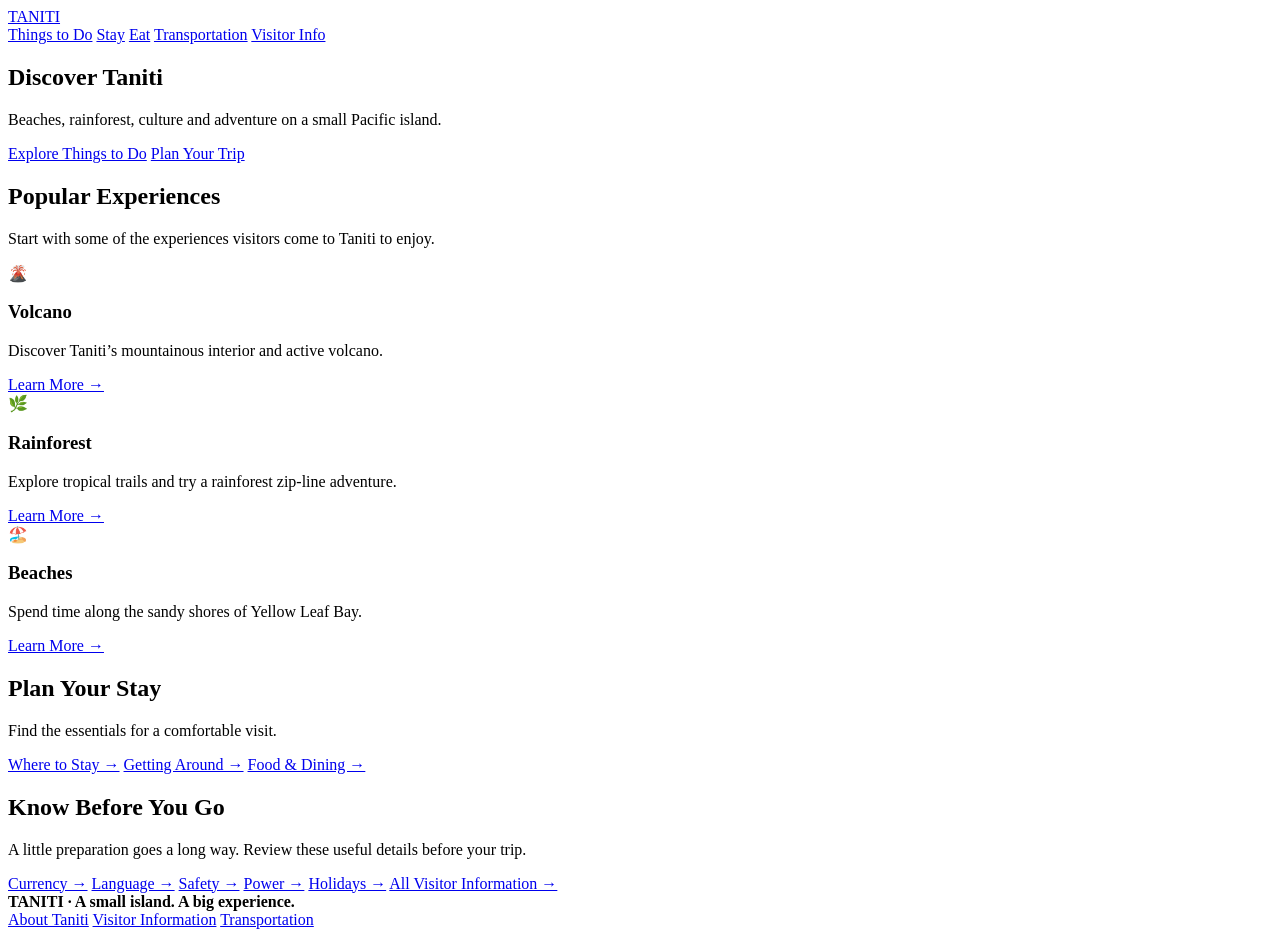
==== schoolproject/index.html @ a1c539c1 "Add tourist site school project under /schoolproject" ====
<!doctype html>
<html lang="en">
  <head>
    <meta charset="utf-8">
    <meta 
      name="viewport" 
      content="width=device-width,initial-scale=1"
    >
    <meta 
        name="description" 
        content="Explore Taniti's attractions and plan your island visit.">
    <title>Discover Taniti | Taniti Tourism</title>
    <link rel="stylesheet" href="style.css">
  </head>
  <body>
    <header>
      <nav class="nav" aria-label="Main navigation">
        <a class="brand" href="index.html">TANITI</a>
        <div class="nav-links">
          <a href="things-to-do.html">Things to Do</a>
          <a href="plan-your-trip.html#stay">Stay</a>
          <a href="plan-your-trip.html#dining">Eat</a>
          <a href="plan-your-trip.html#transportation">Transportation</a>
          <a href="plan-your-trip.html#visitor-info">Visitor Info</a>
        </div>
      </nav>
    </header>
    <main>
      <section class="hero">
        <h1>Discover Taniti</h1>
        <p>Beaches, rainforest, culture and adventure on a small Pacific island.</p>
        <div class="actions">
          <a class="button light" href="things-to-do.html">Explore Things to Do</a>
          <a class="button outline" href="plan-your-trip.html">Plan Your Trip</a>
        </div>
      </section>
      <section class="container">
        <h2>Popular Experiences</h2>
        <p class="intro">Start with some of the experiences visitors come to Taniti to enjoy.</p>
        <div class="cards">
          <article class="card">
            <div class="visual" aria-hidden="true">
              🌋
            </div>
            <div class="card-body">
              <h3>Volcano</h3>
              <p>Discover Taniti’s mountainous interior and active volcano.</p>
              <a href="things-to-do.html#volcano">Learn More →</a>
            </div>
          </article>
          <article class="card">
            <div class="visual" aria-hidden="true">
              🌿
            </div>
            <div class="card-body">
              <h3>Rainforest</h3>
              <p>Explore tropical trails and try a rainforest zip-line adventure.</p>
              <a href="things-to-do.html#rainforest">Learn More →</a>
            </div>
          </article>
          <article class="card">
            <div class="visual" aria-hidden="true">
              🏖️
            </div>
            <div class="card-body">
              <h3>Beaches</h3>
              <p>Spend time along the sandy shores of Yellow Leaf Bay.</p>
              <a href="things-to-do.html#beaches">Learn More →</a>
            </div>
          </article>
        </div>
      </section>
      <section class="tinted">
        <div class="container">
          <h2>Plan Your Stay</h2>
          <p class="intro">Find the essentials for a comfortable visit.</p>
          <div class="grid-links">
            <a class="tile" href="plan-your-trip.html#stay">Where to Stay →</a>
            <a class="tile" href="plan-your-trip.html#transportation">Getting Around →</a>
            <a class="tile" href="plan-your-trip.html#dining">Food &amp; Dining →</a>
          </div>
        </div>
      </section>
      <section class="container">
        <h2>Know Before You Go</h2>
        <p class="intro">A little preparation goes a long way. Review these useful details before your trip.</p>
        <div class="grid-links">
          <a class="tile" href="plan-your-trip.html#currency">Currency →</a>
          <a class="tile" href="plan-your-trip.html#language">Language →</a>
          <a class="tile" href="plan-your-trip.html#safety">Safety →</a>
          <a class="tile" href="plan-your-trip.html#power">Power →</a>
          <a class="tile" href="plan-your-trip.html#holidays">Holidays →</a>
          <a class="tile" href="plan-your-trip.html#visitor-info">All Visitor Information →</a>
        </div>
      </section>
    </main>
    <footer>
      <div class="inner">
        <strong>TANITI · A small island. A big experience.</strong>
        <div class="links">
          <a href="index.html">About Taniti</a>
          <a href="plan-your-trip.html#visitor-info">Visitor Information</a>
          <a href="plan-your-trip.html#transportation">Transportation</a>
        </div>
      </div>
    </footer>
  </body>
</html>
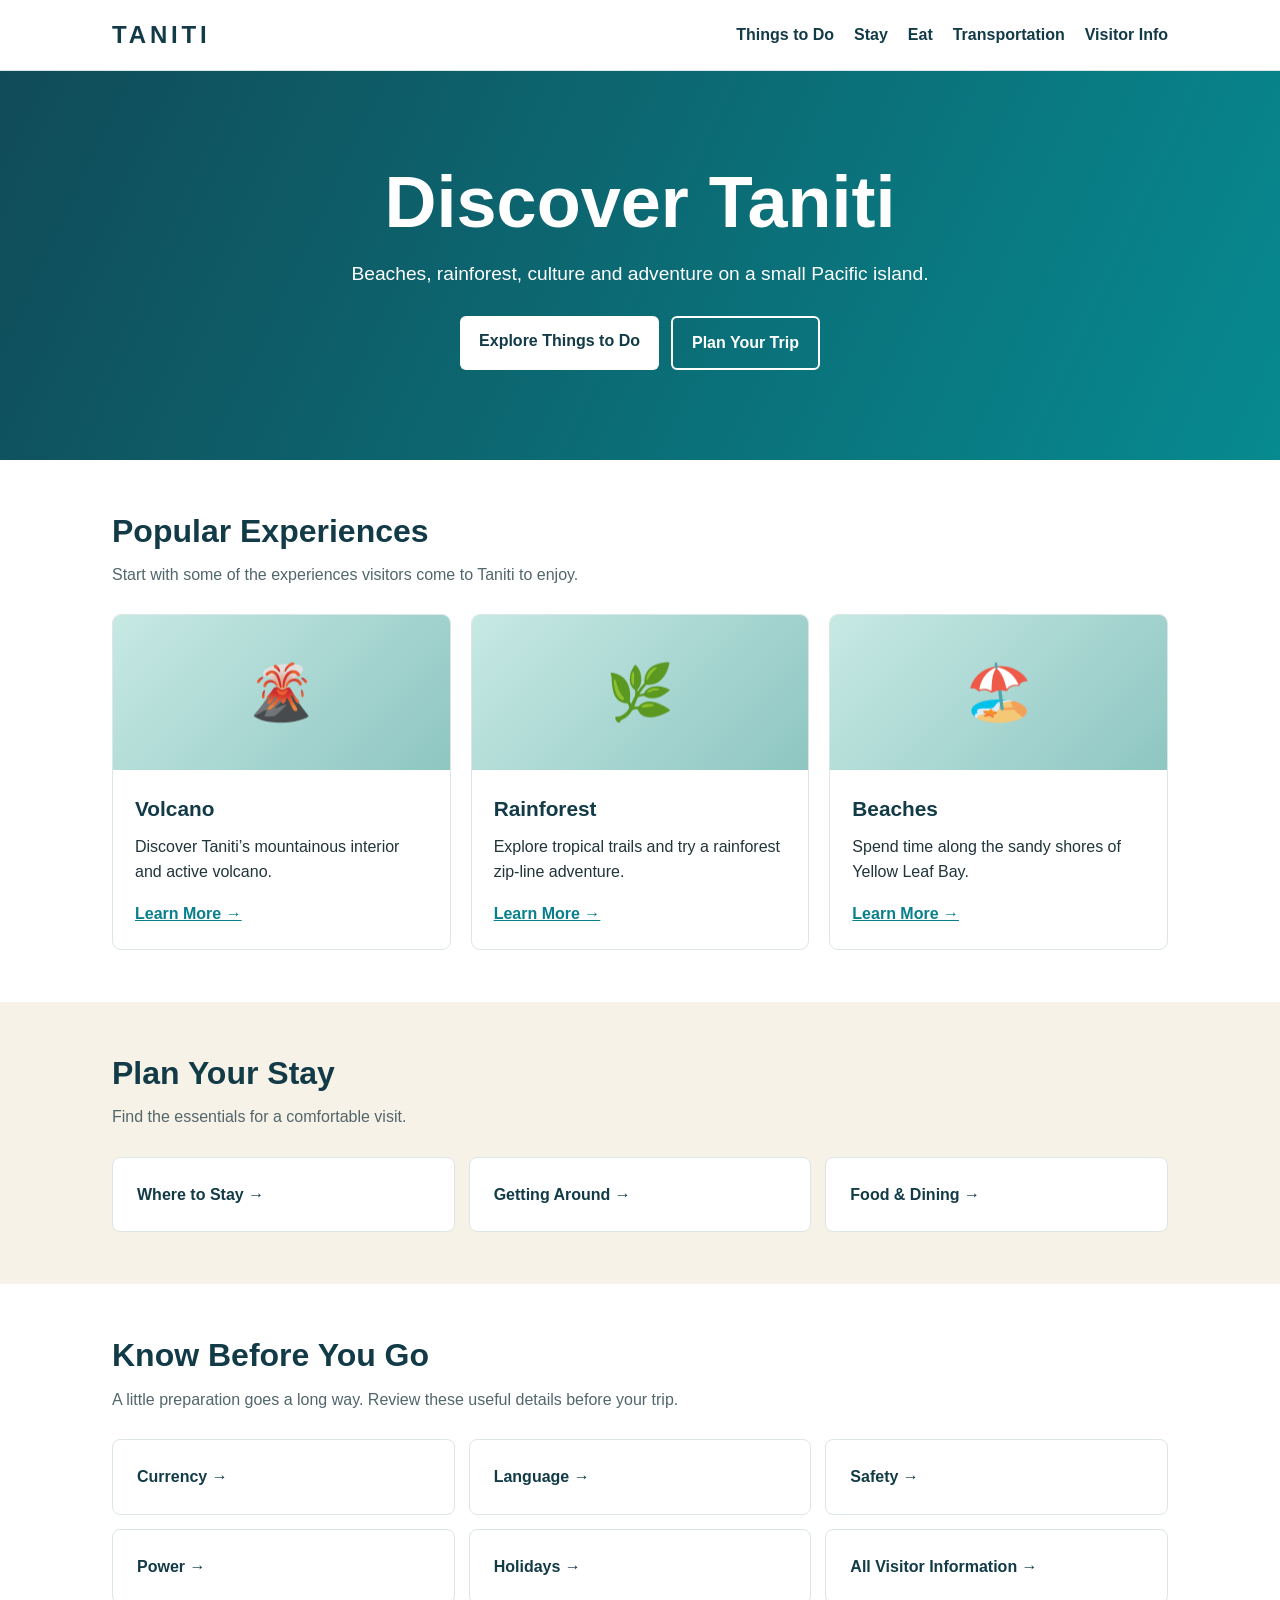
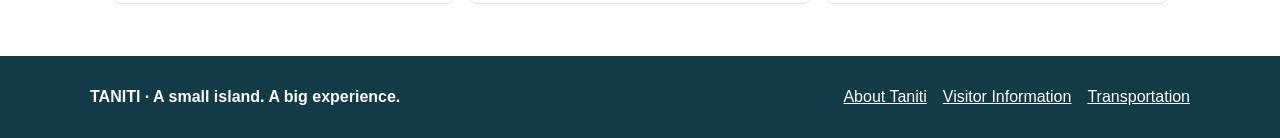
==== commit 5deb275b: "Fix school project stylesheet reference" ====
--- a/schoolproject/index.html
+++ b/schoolproject/index.html
@@ -10,14 +10,14 @@
         name="description" 
         content="Explore Taniti's attractions and plan your island visit.">
     <title>Discover Taniti | Taniti Tourism</title>
-    <link rel="stylesheet" href="style.css">
+    <link rel="stylesheet" href="styles.css">
   </head>
   <body>
     <header>
       <nav class="nav" aria-label="Main navigation">
         <a class="brand" href="index.html">TANITI</a>
         <div class="nav-links">
-          <a href="things-to-do.html">Things to Do</a>
+          <a href=".\things-to-do.html">Things to Do</a>
           <a href="plan-your-trip.html#stay">Stay</a>
           <a href="plan-your-trip.html#dining">Eat</a>
           <a href="plan-your-trip.html#transportation">Transportation</a>
--- a/schoolproject/styles.css
+++ b/schoolproject/styles.css
@@ -0,0 +1,384 @@
+
+:root {
+    --sea: #087f8c;
+    --deep: #123b47;
+    --sand: #f7f2e7;
+    --ink: #20343a;
+    --muted: #52666b;
+    --line: #dce6e4;
+    --white: #fff;
+}
+
+/* Base Styles */
+
+* {
+    box-sizing: border-box;
+}
+
+html {
+    scroll-behavior: smooth;
+}
+
+body {
+    margin: 0;
+    font-family: Arial, Helvetica, sans-serif;
+    line-height: 1.6;
+    color: var(--ink);
+    background: #fff;
+}
+
+a {
+    color: var(--sea);
+}
+
+a:focus-visible {
+    outline: 3px solid #e5a72e;
+    outline-offset: 3px;
+}
+
+/* Header and Navigation */
+
+header {
+    background: var(--white);
+    border-bottom: 1px solid var(--line);
+}
+
+.nav {
+    max-width: 1100px;
+    margin: auto;
+    padding: 16px 22px;
+    display: flex;
+    justify-content: space-between;
+    align-items: center;
+    gap: 20px;
+    flex-wrap: wrap;
+}
+
+.brand {
+    font-size: 1.5rem;
+    font-weight: 800;
+    letter-spacing: .16em;
+    color: var(--deep);
+    text-decoration: none;
+}
+
+.nav-links {
+    display: flex;
+    flex-wrap: wrap;
+    gap: 10px 20px;
+}
+
+.nav-links a {
+    text-decoration: none;
+    font-weight: 600;
+    color: var(--deep);
+}
+
+.nav-links a[aria-current=page],
+.nav-links a:hover {
+    color: var(--sea);
+    text-decoration: underline;
+}
+
+/* Hero Section */
+
+.hero {
+    background: linear-gradient(115deg, #104b58, #078a90);
+    color: white;
+    padding: 90px 22px;
+    text-align: center;
+}
+
+.hero h1 {
+    font-size: clamp(2.3rem, 6vw, 4.5rem);
+    line-height: 1.15;
+    margin: 0 0 15px;
+}
+
+.hero p {
+    font-size: 1.2rem;
+    margin: 0 auto 26px;
+    max-width: 650px;
+}
+
+/* Buttons and Actions */
+
+.actions {
+    display: flex;
+    justify-content: center;
+    gap: 12px;
+    flex-wrap: wrap;
+}
+
+.button {
+    display: inline-block;
+    background: var(--sea);
+    color: white;
+    padding: 12px 19px;
+    border-radius: 6px;
+    text-decoration: none;
+    font-weight: 700;
+}
+
+.button:hover {
+    background: #065e69;
+}
+
+.button.light {
+    background: white;
+    color: var(--deep);
+}
+
+.button.outline {
+    background: transparent;
+    color: white;
+    border: 2px solid white;
+}
+
+/* Content Containers */
+
+.container {
+    max-width: 1100px;
+    margin: auto;
+    padding: 52px 22px;
+}
+
+.container h2 {
+    font-size: 2rem;
+    line-height: 1.2;
+    margin: 0 0 12px;
+    color: var(--deep);
+}
+
+.intro {
+    max-width: 750px;
+    color: var(--muted);
+    margin: 0 0 27px;
+}
+
+.tinted {
+    background: var(--sand);
+}
+
+/* Cards */
+
+.cards {
+    display: grid;
+    grid-template-columns: repeat(3, minmax(0, 1fr));
+    gap: 20px;
+}
+
+.card {
+    border: 1px solid var(--line);
+    border-radius: 9px;
+    overflow: hidden;
+    background: white;
+    display: flex;
+    flex-direction: column;
+}
+
+.visual {
+    min-height: 155px;
+    display: flex;
+    align-items: center;
+    justify-content: center;
+    background: linear-gradient(135deg, #c7e9e4, #8ec6c2);
+    font-size: 3.4rem;
+}
+
+.card-body {
+    padding: 22px;
+    flex: 1;
+}
+
+.card h3 {
+    margin: 0 0 8px;
+    font-size: 1.3rem;
+    color: var(--deep);
+}
+
+.card p {
+    margin: 0 0 16px;
+}
+
+.card a {
+    font-weight: 700;
+}
+
+/* Navigation Tiles */
+
+.grid-links {
+    display: grid;
+    grid-template-columns: repeat(3, minmax(0, 1fr));
+    gap: 14px;
+}
+
+.tile {
+    padding: 24px;
+    border-radius: 8px;
+    background: white;
+    border: 1px solid var(--line);
+    text-decoration: none;
+    color: var(--deep);
+    font-weight: 700;
+}
+
+.tile:hover {
+    border-color: var(--sea);
+    background: #f0faf9;
+}
+
+/* Interior Page Headers */
+
+.page-head {
+    background: #e6f3f1;
+    padding: 50px 22px;
+}
+
+.page-head .inner {
+    max-width: 1100px;
+    margin: auto;
+}
+
+.page-head h1 {
+    font-size: clamp(2rem, 5vw, 3.2rem);
+    line-height: 1.2;
+    color: var(--deep);
+    margin: 0 0 10px;
+}
+
+.page-head p {
+    margin: 0;
+    color: var(--muted);
+    font-size: 1.1rem;
+}
+
+/* Category Chips */
+
+.chips {
+    display: flex;
+    gap: 10px;
+    flex-wrap: wrap;
+    margin: 25px 0;
+}
+
+.chip {
+    padding: 9px 16px;
+    background: #e6f3f1;
+    border-radius: 25px;
+    text-decoration: none;
+    font-weight: 700;
+}
+
+/* Attraction Features */
+
+.feature {
+    display: grid;
+    grid-template-columns: 210px 1fr;
+    gap: 24px;
+    align-items: center;
+    border-bottom: 1px solid var(--line);
+    padding: 26px 0;
+    scroll-margin-top: 20px;
+}
+
+.feature .visual {
+    border-radius: 8px;
+}
+
+.feature h3 {
+    margin: 0 0 8px;
+    font-size: 1.5rem;
+}
+
+.feature p {
+    margin: 0 0 12px;
+}
+
+/* Visitor Information */
+
+.info-block {
+    padding: 23px 0;
+    border-bottom: 1px solid var(--line);
+    scroll-margin-top: 20px;
+}
+
+.info-block h3 {
+    font-size: 1.4rem;
+    margin: 0 0 7px;
+    color: var(--deep);
+}
+
+.info-block p {
+    margin: 0 0 10px;
+}
+
+.info-block ul {
+    margin: 8px 0 0;
+    padding-left: 23px;
+}
+
+.note {
+    border-left: 4px solid var(--sea);
+    background: #edf8f6;
+    padding: 15px 18px;
+    margin: 22px 0;
+}
+
+/* Footer */
+
+footer {
+    background: var(--deep);
+    color: white;
+    padding: 28px 22px;
+}
+
+footer .inner {
+    max-width: 1100px;
+    margin: auto;
+    display: flex;
+    justify-content: space-between;
+    gap: 18px;
+    flex-wrap: wrap;
+}
+
+footer a {
+    color: white;
+}
+
+footer .links {
+    display: flex;
+    flex-wrap: wrap;
+    gap: 16px;
+}
+
+/* Responsive Layout */
+
+@media (max-width: 720px) {
+
+    .cards,
+    .grid-links {
+        grid-template-columns: 1fr;
+    }
+
+    .feature {
+        grid-template-columns: 1fr;
+    }
+
+    .feature .visual {
+        min-height: 125px;
+    }
+
+    .hero {
+        padding: 65px 22px;
+    }
+
+    .container {
+        padding: 38px 20px;
+    }
+
+    .nav {
+        align-items: flex-start;
+        flex-direction: column;
+    }
+}
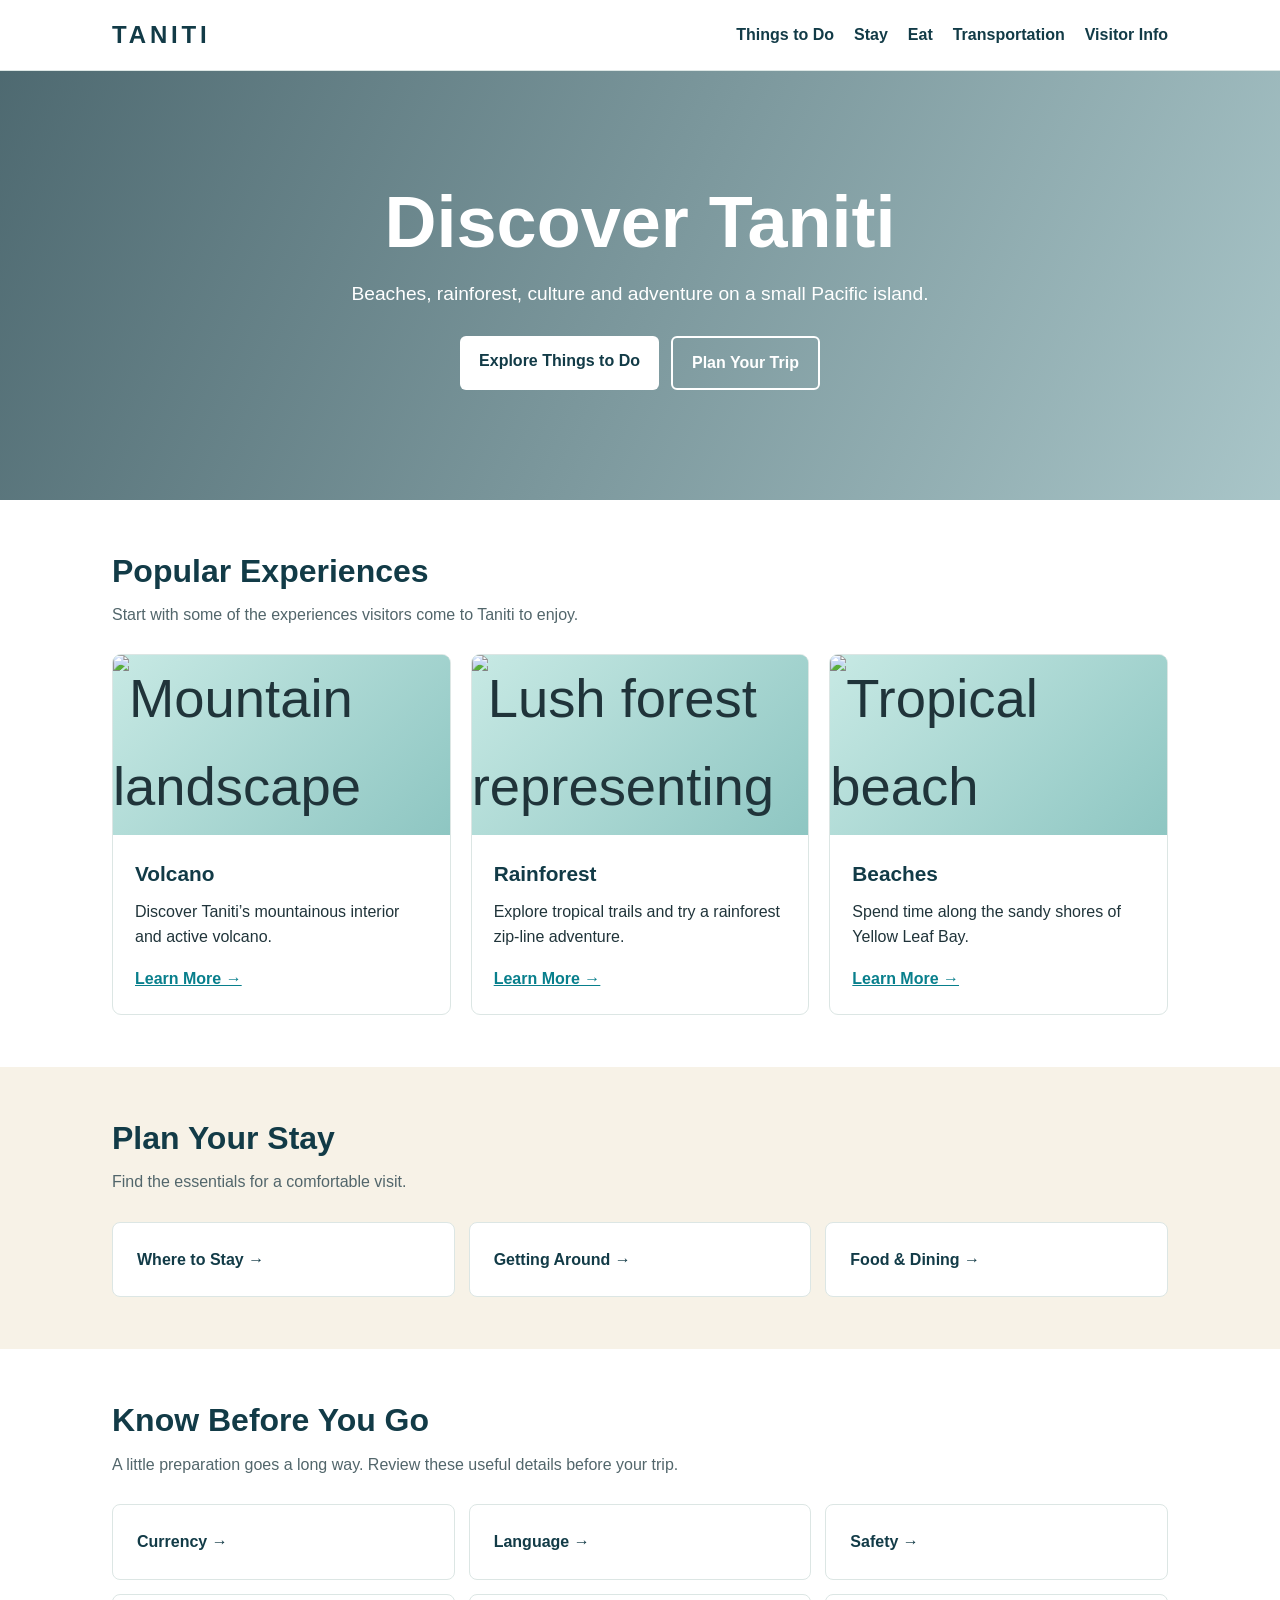
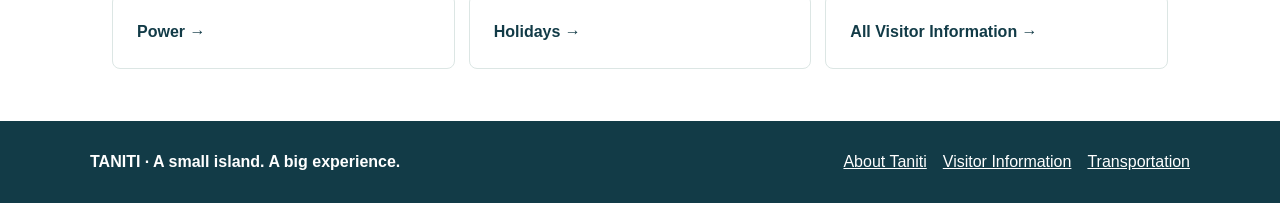
==== commit 377288fd: "Update project based on feedback" ====
--- a/schoolproject/index.html
+++ b/schoolproject/index.html
@@ -17,11 +17,11 @@
       <nav class="nav" aria-label="Main navigation">
         <a class="brand" href="index.html">TANITI</a>
         <div class="nav-links">
-          <a href=".\things-to-do.html">Things to Do</a>
-          <a href="plan-your-trip.html#stay">Stay</a>
-          <a href="plan-your-trip.html#dining">Eat</a>
-          <a href="plan-your-trip.html#transportation">Transportation</a>
-          <a href="plan-your-trip.html#visitor-info">Visitor Info</a>
+          <a href="/schoolproject/things-to-do.html">Things to Do</a>
+          <a href="/schoolproject/plan-your-trip.html#stay">Stay</a>
+          <a href="/schoolproject/plan-your-trip.html#dining">Eat</a>
+          <a href="/schoolproject/plan-your-trip.html#transportation">Transportation</a>
+          <a href="/schoolproject/plan-your-trip.html#visitor-info">Visitor Info</a>
         </div>
       </nav>
     </header>
@@ -30,8 +30,8 @@
         <h1>Discover Taniti</h1>
         <p>Beaches, rainforest, culture and adventure on a small Pacific island.</p>
         <div class="actions">
-          <a class="button light" href="things-to-do.html">Explore Things to Do</a>
-          <a class="button outline" href="plan-your-trip.html">Plan Your Trip</a>
+          <a class="button light" href="/schoolproject/things-to-do.html">Explore Things to Do</a>
+          <a class="button outline" href="/schoolproject/plan-your-trip.html">Plan Your Trip</a>
         </div>
       </section>
       <section class="container">
@@ -40,32 +40,56 @@
         <div class="cards">
           <article class="card">
             <div class="visual" aria-hidden="true">
-              🌋
+              
+              <div class="visual">
+                <img
+                    src="https://images.unsplash.com/photo-1464822759023-fed622ff2c3b"
+                    alt="Mountain landscape representing Taniti's volcanic interior"
+                    loading="lazy"
+                >
+              </div>
+
             </div>
             <div class="card-body">
               <h3>Volcano</h3>
               <p>Discover Taniti’s mountainous interior and active volcano.</p>
-              <a href="things-to-do.html#volcano">Learn More →</a>
+              <a href="/schoolproject/things-to-do.html#volcano">Learn More →</a>
             </div>
           </article>
           <article class="card">
             <div class="visual" aria-hidden="true">
-              🌿
+              
+              <div class="visual">
+                <img
+                    src="https://images.unsplash.com/photo-1441974231531-c6227db76b6e"
+                    alt="Lush forest representing Taniti's rainforest"
+                    loading="lazy"
+                >
+              </div>
+              
             </div>
             <div class="card-body">
               <h3>Rainforest</h3>
               <p>Explore tropical trails and try a rainforest zip-line adventure.</p>
-              <a href="things-to-do.html#rainforest">Learn More →</a>
+              <a href="/schoolproject/things-to-do.html#rainforest">Learn More →</a>
             </div>
           </article>
           <article class="card">
             <div class="visual" aria-hidden="true">
-              🏖️
+              
+              <div class="visual">
+                <img
+                    src="https://images.unsplash.com/photo-1507525428034-b723cf961d3e"
+                    alt="Tropical beach representing Yellow Leaf Bay"
+                    loading="lazy"
+                >
+              </div>
+
             </div>
             <div class="card-body">
               <h3>Beaches</h3>
               <p>Spend time along the sandy shores of Yellow Leaf Bay.</p>
-              <a href="things-to-do.html#beaches">Learn More →</a>
+              <a href="/schoolproject/things-to-do.html#beaches">Learn More →</a>
             </div>
           </article>
         </div>
@@ -75,9 +99,9 @@
           <h2>Plan Your Stay</h2>
           <p class="intro">Find the essentials for a comfortable visit.</p>
           <div class="grid-links">
-            <a class="tile" href="plan-your-trip.html#stay">Where to Stay →</a>
-            <a class="tile" href="plan-your-trip.html#transportation">Getting Around →</a>
-            <a class="tile" href="plan-your-trip.html#dining">Food &amp; Dining →</a>
+            <a class="tile" href="/schoolproject/plan-your-trip.html#stay">Where to Stay →</a>
+            <a class="tile" href="/schoolproject/plan-your-trip.html#transportation">Getting Around →</a>
+            <a class="tile" href="/schoolproject/plan-your-trip.html#dining">Food &amp; Dining →</a>
           </div>
         </div>
       </section>
@@ -85,12 +109,12 @@
         <h2>Know Before You Go</h2>
         <p class="intro">A little preparation goes a long way. Review these useful details before your trip.</p>
         <div class="grid-links">
-          <a class="tile" href="plan-your-trip.html#currency">Currency →</a>
-          <a class="tile" href="plan-your-trip.html#language">Language →</a>
-          <a class="tile" href="plan-your-trip.html#safety">Safety →</a>
-          <a class="tile" href="plan-your-trip.html#power">Power →</a>
-          <a class="tile" href="plan-your-trip.html#holidays">Holidays →</a>
-          <a class="tile" href="plan-your-trip.html#visitor-info">All Visitor Information →</a>
+          <a class="tile" href="/schoolproject/plan-your-trip.html#currency">Currency →</a>
+          <a class="tile" href="/schoolproject/plan-your-trip.html#language">Language →</a>
+          <a class="tile" href="/schoolproject/plan-your-trip.html#safety">Safety →</a>
+          <a class="tile" href="/schoolproject/plan-your-trip.html#power">Power →</a>
+          <a class="tile" href="/schoolproject/plan-your-trip.html#holidays">Holidays →</a>
+          <a class="tile" href="/schoolproject/plan-your-trip.html#visitor-info">All Visitor Information →</a>
         </div>
       </section>
     </main>
@@ -98,9 +122,9 @@
       <div class="inner">
         <strong>TANITI · A small island. A big experience.</strong>
         <div class="links">
-          <a href="index.html">About Taniti</a>
-          <a href="plan-your-trip.html#visitor-info">Visitor Information</a>
-          <a href="plan-your-trip.html#transportation">Transportation</a>
+          <a href="/schoolproject/index.html">About Taniti</a>
+          <a href="/schoolproject/plan-your-trip.html#visitor-info">Visitor Information</a>
+          <a href="/schoolproject/plan-your-trip.html#transportation">Transportation</a>
         </div>
       </div>
     </footer>
--- a/schoolproject/styles.css
+++ b/schoolproject/styles.css
@@ -82,10 +82,21 @@
 
 /* Hero Section */
 
+
+/* Hero Section */
+
 .hero {
-    background: linear-gradient(115deg, #104b58, #078a90);
+    background:
+        linear-gradient(
+            115deg,
+            rgba(10, 48, 58, 0.72),
+            rgba(8, 90, 98, 0.35)
+        ),
+        url("https://images.unsplash.com/photo-1507525428034-b723cf961d3e")
+        center / cover no-repeat;
+
     color: white;
-    padding: 90px 22px;
+    padding: 110px 22px;
     text-align: center;
 }
 
@@ -177,6 +188,9 @@
     flex-direction: column;
 }
 
+
+/* Attraction Images */
+
 .visual {
     min-height: 155px;
     display: flex;
@@ -184,6 +198,15 @@
     justify-content: center;
     background: linear-gradient(135deg, #c7e9e4, #8ec6c2);
     font-size: 3.4rem;
+    overflow: hidden;
+}
+
+.visual img {
+    display: block;
+    width: 100%;
+    height: 100%;
+    min-height: 155px;
+    object-fit: cover;
 }
 
 .card-body {
@@ -303,10 +326,20 @@
     scroll-margin-top: 20px;
 }
 
-.info-block h3 {
-    font-size: 1.4rem;
-    margin: 0 0 7px;
-    color: var(--deep);
+.info-block > h2 {
+    font-size: 1.8rem;
+    color: var(--deep);
+    margin: 0 0 15px;
+}
+
+.info-block > h3 {
+    font-size: 1.3rem;
+    color: var(--deep);
+    margin: 25px 0 10px;
+}
+
+.info-block .cards {
+    margin: 25px 0;
 }
 
 .info-block p {
@@ -316,6 +349,10 @@
 .info-block ul {
     margin: 8px 0 0;
     padding-left: 23px;
+}
+
+.info-block .card-body p {
+    margin-bottom: 0;
 }
 
 .note {
@@ -381,4 +418,24 @@
         align-items: flex-start;
         flex-direction: column;
     }
+}
+
+/* Prototype Photography */
+
+.feature .visual img {
+    height: 155px;
+}
+
+.card .visual img {
+    height: 180px;
+}
+
+.photo-credit {
+    font-size: 0.8rem;
+    color: var(--muted);
+    margin-top: 12px;
+}
+
+.photo-credit a {
+    color: inherit;
 }
